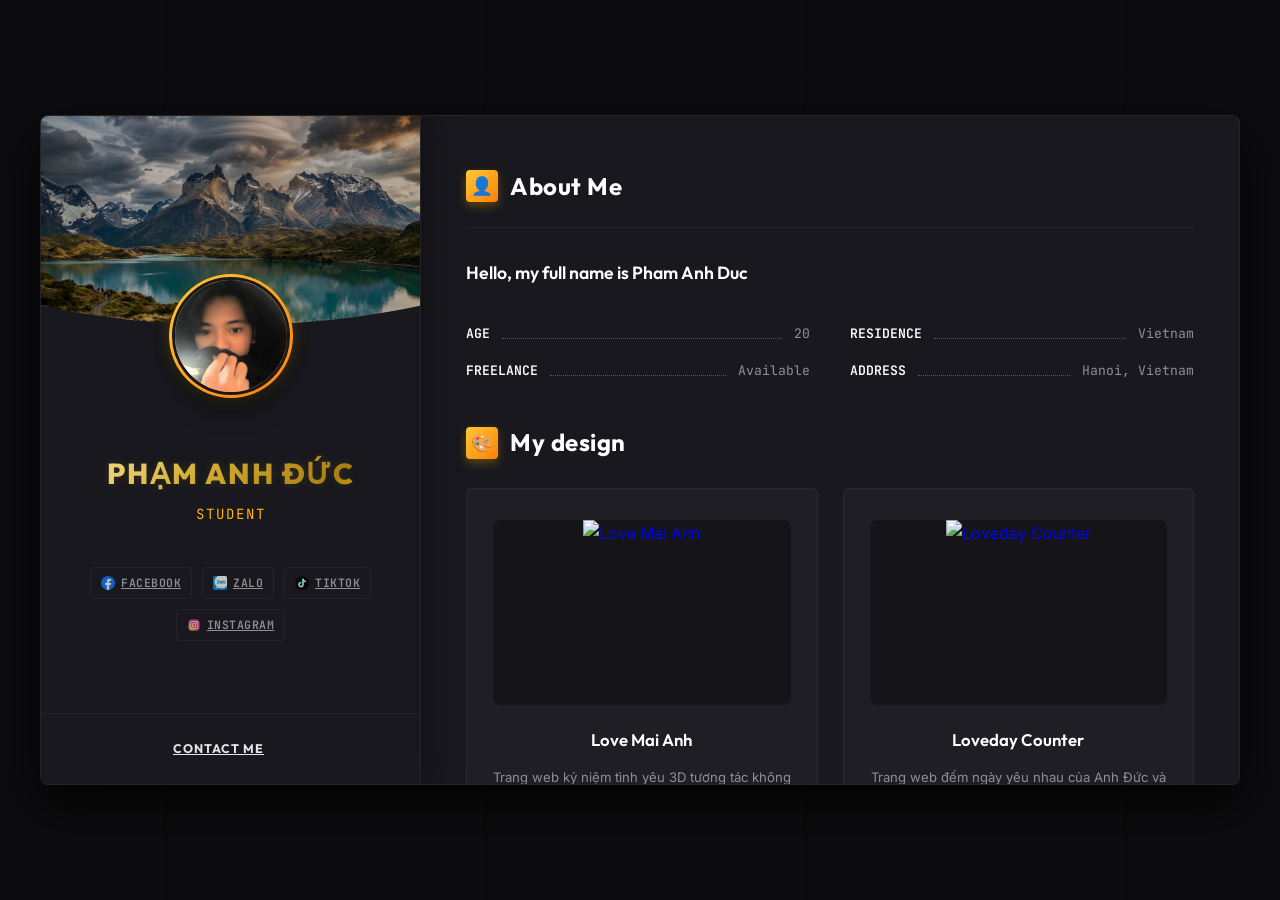
==== index.html @ fc4a8554 "Upload code Dashboard" ====
<!DOCTYPE html>
<html lang="vi">
<head>
    <meta charset="UTF-8">
    <meta name="viewport" content="width=device-width, initial-scale=1.0">
    <title>Phạm Anh Đức</title>
    <meta name="description" content="Phạm Anh Đức">
    
    <!-- Google Fonts: Outfit, JetBrains Mono & Inter -->
    <link rel="preconnect" href="https://fonts.googleapis.com">
    <link rel="preconnect" href="https://fonts.gstatic.com" crossorigin>
    <link href="https://fonts.googleapis.com/css2?family=Inter:wght@300;400;500;600&family=JetBrains+Mono:wght@400;500;600&family=Outfit:wght@400;500;600;700;800&family=Cinzel:wght@500;700;800&family=Cormorant+Garamond:ital,wght@0,500;0,700;1,400&display=swap" rel="stylesheet">
    
    <!-- Core CSS -->
    <link rel="stylesheet" href="style.css">
    
    <!-- Lucide Icons (CDN) -->
    <script src="https://unpkg.com/lucide@latest"></script>
</head>
<body>
    <!-- Background grid line overlays -->
    <div class="grid-lines">
        <div class="line"></div>
        <div class="line"></div>
        <div class="line"></div>
        <div class="line"></div>
    </div>

    <!-- Main vCard Wrapper -->
    <div class="vcard-wrapper">
        


        <!-- Left Profile Card -->
        <div class="profile-card">
            <div class="profile-header">
                <img src="assets/images/cover.png" alt="Profile Cover" class="cover-img">
            </div>
            
            <div class="avatar-container">
                <img src="assets/images/avatar.png" alt="Phạm Anh Đức" class="avatar-img">
            </div>
            
            <div class="profile-body">
                <h1 class="profile-name">Pham anh duc</h1>
                <p class="profile-title">Student</p>
                
                <div class="social-links">
                    <a href="https://www.facebook.com/phamanhduc17122005" target="_blank" rel="noopener noreferrer"><img src="assets/images/fb.png" alt="Facebook"><span>Facebook</span></a>
                    <a href="https://zalo.me/0347697817/" target="_blank" rel="noopener noreferrer"><img src="assets/images/zl.png" alt="Zalo"><span>Zalo</span></a>
                    <a href="https://www.tiktok.com/@padphamduc" target="_blank" rel="noopener noreferrer"><img src="assets/images/tt.png" alt="TikTok"><span>TikTok</span></a>
                    <a href="https://www.instagram.com/phamanhduc17122005/" target="_blank" rel="noopener noreferrer"><img src="assets/images/in.png" alt="Instagram"><span>Instagram</span></a>
                </div>
            </div>
            
            <div class="profile-footer">
                <a href="#contact" class="profile-action-btn" id="contact-me-trigger">
                    <span>CONTACT ME</span>
                    <i data-lucide="send"></i>
                </a>
                
            </div>
        </div>

        <!-- Right Content Panel -->
        <main class="content-panel">
            
            <!-- Tab: About Me -->
            <section id="about" class="tab-content active">
                <div class="section-title-wrapper">
                    <h2 class="section-title">
                        <span class="letter-highlight">👤</span>About Me
                    </h2>
                </div>
                
                <div class="about-intro">
                    <h3>Hello, my full name is Pham Anh Duc</h3>
                </div>
                
                <div class="info-grid">
                    <div class="info-item">
                        <span class="info-label">AGE</span>
                        <span class="info-dots"></span>
                        <!-- Số tuổi sẽ tự động hiển thị tại đây -->
                        <span class="info-value" id="my-age">Đang tính...</span>
                    </div>
                    <div class="info-item">
                        <span class="info-label">RESIDENCE</span>
                        <span class="info-dots"></span>
                        <span class="info-value">Vietnam</span>
                    </div>
                    <div class="info-item">
                        <span class="info-label">FREELANCE</span>
                        <span class="info-dots"></span>
                        <span class="info-value">Available</span>
                    </div>
                    <div class="info-item">
                        <span class="info-label">ADDRESS</span>
                        <span class="info-dots"></span>
                        <span class="info-value">Hanoi, Vietnam</span>
                    </div>
                </div>

                <!-- Tuổi được tính động từ script.js -->

                <div class="services-section">
                    <div class="section-title-wrapper sub">
                        <h3 class="section-title">
                            <span class="letter-highlight">🎨</span>My design
                        </h3>
                    </div>
                    
                    <div class="services-grid">
                        <!-- Service 1: lovemaianh -->
                        <a href="lovemaianh/index.html" target="_blank" class="service-card" style="text-decoration: none; display: block;">
                            <div class="project-thumbnail">
                                <img src="https://i.pinimg.com/736x/33/6e/42/336e42f6f4ac39a9d32d7217e38b0089.jpg" alt="Love Mai Anh">
                            </div>
                            <h4>Love Mai Anh</h4>
                            <p>Trang web kỷ niệm tình yêu 3D tương tác không gian. Trái tim 3D ghép từ hạt cát siêu nhỏ, tinh vân chuyển động và âm nhạc chimes thư giãn.</p>
                        </a>
                        
                        <!-- Service 2: loveday -->
                        <a href="loveday/index.html" target="_blank" class="service-card" style="text-decoration: none; display: block;">
                            <div class="project-thumbnail">
                                <img src="https://encrypted-tbn0.gstatic.com/images?q=tbn:ANd9GcReeeV_5lGYklpgixQD4sQm1KdbZ3qqDcFpamFOJ_AYkXg-vGB_H58_IAfQ&s=10" alt="Loveday Counter">
                            </div>
                            <h4>Loveday Counter</h4>
                            <p>Trang web đếm ngày yêu nhau của Anh Đức và Mai Anh. Theo dõi thời gian bên nhau theo thời gian thực cùng hiệu ứng hạt trái tim bay lãng mạn.</p>
                        </a>

                        <!-- Service 3: birth -->
                        <a href="birth/index.html" target="_blank" class="service-card" style="text-decoration: none; display: block;">
                            <div class="project-thumbnail">
                                <img src="https://png.pngtree.com/thumb_back/fh260/background/20250612/pngtree-paper-cut-happy-birthday-greeting-card-background-image_17421069.jpg" alt="Happy Birthday Mai Anh">
                            </div>
                            <h4>Happy Birthday Mai Anh</h4>
                            <p>Trang web chúc mừng sinh nhật ngọt ngào gửi tặng Mai Anh tuổi 19. Gồm các bước viết điều ước thả đèn trời, thổi nến sinh nhật 3D xoay tròn tương tác, phong thư tình tự gõ chữ typewriter và album ảnh Polaroid kỷ niệm.</p>
                        </a>
                    </div>
                </div>
            </section>

            <!-- Tab: Contact -->
            <section id="contact" class="tab-content">
                <div class="section-title-wrapper">
                    <h2 class="section-title">
                        <span class="letter-highlight">📞</span>Contact
                    </h2>
                </div>
                
                <div class="contact-grid">
                    <div class="contact-details">
                        <div class="detail-block">
                            <i data-lucide="mail"></i>
                            <div class="block-content">
                                <span>Email</span>
                                <a href="mailto:padphamduc@gmail.com">padphamduc@gmail.com</a>
                            </div>
                        </div>
                        <div class="detail-block">
                            <i data-lucide="phone"></i>
                            <div class="block-content">
                                <span>Điện thoại</span>
                                <a href="tel:+84347697817">+84 347 697 817</a>
                            </div>
                        </div>
                        <div class="detail-block">
                            <i data-lucide="map-pin"></i>
                            <div class="block-content">
                                <span>Địa chỉ</span>
                                <p>Hà Nội, Việt Nam</p>
                            </div>
                        </div>
                    </div>
                    
                    <form id="contact-form" class="contact-form">
                        <div class="form-row">
                            <div class="form-group">
                                <input type="text" id="name" required placeholder="Họ và tên">
                            </div>
                            <div class="form-group">
                                <input type="email" id="email" required placeholder="Địa chỉ Email">
                            </div>
                        </div>
                        <div class="form-group">
                            <textarea id="message" rows="5" required placeholder="Lời nhắn của bạn"></textarea>
                        </div>
                        
                        <button type="submit" class="contact-submit-btn" id="submit-btn">
                            <span>SEND MESSAGE</span>
                            <i data-lucide="send"></i>
                        </button>
                        
                        <div id="form-feedback" class="form-feedback"></div>
                    </form>
                </div>
            </section>
        </main>
    </div>

    <!-- Core JS -->
    <script src="assets/js/config.js"></script>
    <script src="script.js"></script>
</body>
</html>
---- style.css ----
/* ==========================================================================
   Design System & Theme: Dark & Gold (Ryan CV inspired)
   ========================================================================== */
:root {
    /* Color Palette */
    --bg-body: #0c0c0e;
    --bg-sidebar: #111116;
    --bg-card: #18181e;
    --bg-card-alt: #1e1e24;
    --border-color: rgba(255, 255, 255, 0.05);
    --border-color-gold: rgba(255, 180, 0, 0.25);
    
    --gold: #ffb400;
    --gold-glow: rgba(255, 180, 0, 0.3);
    --gold-gradient: linear-gradient(135deg, #ffc837 0%, #ff8008 100%);
    
    --text-primary: #e5e5e7;
    --text-secondary: #8e8e95;
    --text-muted: #57575d;
    
    /* Font Stack */
    --font-heading: 'Outfit', sans-serif;
    --font-body: 'Inter', sans-serif;
    --font-mono: 'JetBrains Mono', monospace;
    
    /* Transitions */
    --transition-fast: 0.2s ease;
    --transition-normal: 0.3s cubic-bezier(0.25, 0.8, 0.25, 1);
    --transition-slow: 0.5s cubic-bezier(0.25, 0.8, 0.25, 1);
}

/* ==========================================================================
   Reset & Base Styles
   ========================================================================== */
* {
    margin: 0;
    padding: 0;
    box-sizing: border-box;
}

html {
    scroll-behavior: smooth;
}

body {
    font-family: var(--font-body);
    background-color: var(--bg-body);
    color: var(--text-primary);
    line-height: 1.7;
    min-height: 100vh;
    display: flex;
    justify-content: center;
    align-items: center;
    overflow-x: hidden;
    position: relative;
    padding: 40px 20px;
    -webkit-font-smoothing: antialiased;
}

h1, h2, h3, h4 {
    font-family: var(--font-heading);
    color: #ffffff;
    font-weight: 600;
}

/* Scrollbar Customization */
::-webkit-scrollbar {
    width: 6px;
}
::-webkit-scrollbar-track {
    background: var(--bg-card);
}
::-webkit-scrollbar-thumb {
    background: rgba(255, 255, 255, 0.08);
    border-radius: 3px;
}
::-webkit-scrollbar-thumb:hover {
    background: var(--gold);
}

/* Vertical grid line decorations */
.grid-lines {
    position: fixed;
    top: 0;
    left: 0;
    width: 100%;
    height: 100%;
    display: flex;
    justify-content: space-around;
    pointer-events: none;
    z-index: -1;
}

.grid-lines .line {
    width: 1px;
    height: 100%;
    background: rgba(255, 180, 0, 0.02);
}

/* ==========================================================================
   Main vCard Structure
   ========================================================================== */
.vcard-wrapper {
    display: flex;
    width: 100%;
    max-width: 1200px;
    min-height: 600px;
    height: 670px;
    gap: 0;
    position: relative;
    z-index: 1;
    border-radius: 8px;
    box-shadow: 0 20px 50px rgba(0, 0, 0, 0.8);
    background: var(--bg-card);
    border: 1px solid var(--border-color);
    overflow: hidden;
}

/* ==========================================================================
   

/* ==========================================================================
   Left Profile Card
   ========================================================================== */
.profile-card {
    width: 380px;
    background-color: var(--bg-card);
    border-right: 1px solid var(--border-color);
    display: flex;
    flex-direction: column;
    position: relative;
    z-index: 5;
    box-shadow: 10px 0 30px rgba(0, 0, 0, 0.3);
}

.profile-header {
    position: relative;
    height: 220px;
    width: 100%;
    overflow: hidden;
}

.cover-img {
    width: 100%;
    height: 100%;
    object-fit: cover;
    filter: brightness(0.7);
    clip-path: ellipse(110% 80% at 50% 15%);
}

.avatar-container {
    position: absolute;
    top: 158px;
    left: 50%;
    transform: translateX(-50%);
    width: 124px;
    height: 124px;
    border-radius: 50%;
    background: var(--gold-gradient);
    padding: 3px;
    box-shadow: 0 10px 25px rgba(0, 0, 0, 0.5), 0 0 15px var(--gold-glow);
    z-index: 10;
}

.avatar-img {
    width: 100%;
    height: 100%;
    border-radius: 50%;
    object-fit: cover;
    border: 3px solid var(--bg-card);
    background: var(--bg-card);
}

.profile-body {
    padding: 60px 30px 20px;
    text-align: center;
    flex-grow: 1;
    display: flex;
    flex-direction: column;
    justify-content: center;
}

.profile-name {
    font-family: 'Outfit', sans-serif;
    font-size: 1.8rem;
    font-weight: 800;
    letter-spacing: 2px;
    background: linear-gradient(135deg, #fff2a3 0%, #d4af37 40%, #aa7c11 80%, #ffd700 100%);
    -webkit-background-clip: text;
    -webkit-text-fill-color: transparent;
    text-shadow: 0 0 10px rgba(212, 175, 55, 0.15);
    margin-bottom: 6px;
    text-transform: uppercase;
}

.profile-title {
    font-family: var(--font-mono);
    font-size: 0.88rem;
    color: var(--gold);
    text-transform: uppercase;
    letter-spacing: 2px;
    margin-bottom: 25px;
}

.social-links {
    display: flex;
    flex-direction: row;
    justify-content: center;
    gap: 10px;
    flex-wrap: wrap;
    margin-top: 15px;
}

.social-links a {
    display: inline-flex;
    align-items: center;
    gap: 6px;
    color: var(--text-secondary);
    font-family: var(--font-mono);
    font-size: 0.72rem;
    font-weight: 600;
    text-transform: uppercase;
    letter-spacing: 0.5px;
    transition: var(--transition-fast);
    padding: 5px 10px;
    border-radius: 4px;
    border: 1px solid var(--border-color);
}

.social-links a img {
    width: 14px;
    height: 14px;
    object-fit: contain;
    opacity: 0.75;
    transition: var(--transition-fast);
}

.social-links a:hover {
    color: var(--gold);
    border-color: var(--border-color-gold);
    background: rgba(255, 180, 0, 0.05);
}

.social-links a:hover img {
    opacity: 1;
    transform: scale(1.1);
}

.profile-footer {
    display: flex;
    border-top: 1px solid var(--border-color);
}

.profile-action-btn {
    flex: 1;
    display: flex;
    align-items: center;
    justify-content: center;
    gap: 8px;
    height: 70px;
    color: var(--text-primary);
    font-family: var(--font-heading);
    font-size: 0.78rem;
    font-weight: 700;
    letter-spacing: 1px;
    border-right: 1px solid var(--border-color);
    transition: var(--transition-fast);
    background: transparent;
    cursor: pointer;
}

.profile-action-btn:last-child {
    border-right: none;
}

.profile-action-btn i {
    width: 16px;
    height: 16px;
    color: var(--text-secondary);
    transition: var(--transition-fast);
}

.profile-action-btn:hover {
    color: var(--gold);
    background: rgba(255, 180, 0, 0.02);
}

.profile-action-btn:hover i {
    color: var(--gold);
    transform: translateY(-2px);
}

/* ==========================================================================
   Right Content Panel & Tab Handling
   ========================================================================== */
.content-panel {
    flex: 1;
    background-color: var(--bg-card);
    overflow-y: auto;
    position: relative;
    padding: 50px 45px;
    scroll-behavior: smooth;
}

.tab-content {
    display: block;
    opacity: 1;
    transform: translateY(0);
    margin-bottom: 60px;
}

.tab-content:last-child {
    margin-bottom: 0;
}

/* Section Title with highlight character */
.section-title-wrapper {
    position: relative;
    padding-bottom: 20px;
    margin-bottom: 30px;
    border-bottom: 1px solid var(--border-color);
}

.section-title-wrapper.sub {
    border-bottom: none;
    padding-bottom: 0;
    margin-top: 40px;
    margin-bottom: 25px;
}

.section-title {
    font-size: 1.5rem;
    font-weight: 700;
    letter-spacing: 0.5px;
    display: flex;
    align-items: center;
}

.letter-highlight {
    display: inline-flex;
    justify-content: center;
    align-items: center;
    width: 32px;
    height: 32px;
    background: var(--gold-gradient);
    color: #000000;
    font-weight: 800;
    font-size: 1.1rem;
    border-radius: 4px;
    margin-right: 12px;
    box-shadow: 0 4px 10px rgba(255, 180, 0, 0.3);
}

/* ==========================================================================
   Tab Content: About Me
   ========================================================================== */
.about-intro h3 {
    font-size: 1.1rem;
    color: #ffffff;
    margin-bottom: 15px;
}

.about-intro p {
    color: var(--text-secondary);
    font-size: 0.92rem;
    margin-bottom: 15px;
}

/* Info Grid with Dotted Leaders */
.info-grid {
    display: grid;
    grid-template-columns: 1fr 1fr;
    gap: 15px 40px;
    margin-top: 35px;
    font-family: var(--font-mono);
    font-size: 0.82rem;
}

.info-item {
    display: flex;
    justify-content: space-between;
    align-items: center;
}

.info-label {
    color: #ffffff;
    font-weight: 600;
}

.info-dots {
    flex-grow: 1;
    border-bottom: 1px dotted var(--text-muted);
    margin: 0 12px;
    height: 10px;
}

.info-value {
    color: var(--text-secondary);
}

/* My Services */
.services-grid {
    display: grid;
    grid-template-columns: 1fr 1fr;
    gap: 25px;
}

.service-card {
    background: var(--bg-card-alt);
    border: 1px solid var(--border-color);
    padding: 30px 25px;
    border-radius: 6px;
    text-align: center;
    transition: var(--transition-normal);
}

.service-card:hover {
    border-color: var(--border-color-gold);
    transform: translateY(-3px);
}

.project-thumbnail {
    width: 100%;
    aspect-ratio: 16 / 10;
    overflow: hidden;
    border-radius: 8px;
    margin-bottom: 20px;
    border: 1px solid var(--border-color);
    background: rgba(0, 0, 0, 0.3);
}

.project-thumbnail img {
    width: 100%;
    height: 100%;
    object-fit: cover;
    transition: transform var(--transition-normal);
}

.service-card:hover .project-thumbnail img {
    transform: scale(1.05);
}

.service-card h4 {
    font-size: 1.05rem;
    margin-bottom: 12px;
}

.service-card p {
    color: var(--text-secondary);
    font-size: 0.82rem;
    line-height: 1.6;
}

/* ==========================================================================
   Tab Content: Resume
   ========================================================================== */
.resume-grid {
    display: grid;
    grid-template-columns: 1fr 1fr;
    gap: 40px;
}

.col-title {
    display: flex;
    align-items: center;
    gap: 12px;
    margin-bottom: 30px;
}

.col-title i {
    color: var(--gold);
    width: 20px;
    height: 20px;
}

.col-title h3 {
    font-size: 1.15rem;
    font-weight: 600;
}

/* Timeline Layout */
.timeline {
    position: relative;
    border-left: 1px solid var(--border-color);
    padding-left: 20px;
}

.timeline-item {
    position: relative;
    margin-bottom: 30px;
}

.timeline-item::before {
    content: '';
    position: absolute;
    left: -25px;
    top: 5px;
    width: 9px;
    height: 9px;
    border-radius: 50%;
    background: var(--bg-card);
    border: 2px solid var(--gold);
    box-shadow: 0 0 8px var(--gold);
}

.timeline-date {
    display: inline-block;
    font-family: var(--font-mono);
    font-size: 0.72rem;
    color: var(--text-muted);
    border: 1px solid var(--border-color);
    padding: 2px 10px;
    border-radius: 4px;
    margin-bottom: 10px;
}

.timeline-title {
    font-size: 0.98rem;
    font-weight: 600;
    margin-bottom: 3px;
}

.timeline-company {
    font-size: 0.8rem;
    color: var(--gold);
    margin-bottom: 10px;
}

.timeline-desc {
    font-size: 0.8rem;
    color: var(--text-secondary);
    line-height: 1.6;
}

/* Professional Skills */
.skills-progress-list {
    display: flex;
    flex-direction: column;
    gap: 20px;
}

.skill-progress-item {
    display: flex;
    flex-direction: column;
    gap: 8px;
}

.skill-name-percent {
    display: flex;
    justify-content: space-between;
    font-family: var(--font-mono);
    font-size: 0.8rem;
    font-weight: 500;
}

.progress-bar {
    width: 100%;
    height: 4px;
    background: var(--bg-card-alt);
    border-radius: 2px;
    overflow: hidden;
}

.progress-fill {
    height: 100%;
    background: var(--gold-gradient);
    border-radius: 2px;
}

/* ==========================================================================
   Tab Content: Works
   ========================================================================== */
.project-filters {
    display: flex;
    gap: 15px;
    margin-bottom: 30px;
}

.filter-btn {
    font-family: var(--font-heading);
    font-size: 0.78rem;
    font-weight: 700;
    color: var(--text-secondary);
    background: transparent;
    padding: 5px 0;
    border-bottom: 2px solid transparent;
    transition: var(--transition-fast);
}

.filter-btn:hover, .filter-btn.active {
    color: var(--gold);
    border-bottom-color: var(--gold);
}

.projects-grid {
    display: grid;
    grid-template-columns: repeat(2, 1fr);
    gap: 25px;
}

.project-card {
    background: var(--bg-card-alt);
    border: 1px solid var(--border-color);
    border-radius: 6px;
    overflow: hidden;
    display: flex;
    flex-direction: column;
    transition: var(--transition-normal);
}

.project-card:hover {
    border-color: var(--border-color-gold);
    transform: translateY(-3px);
}

.project-img-wrapper {
    position: relative;
    padding-top: 56.25%; /* 16:9 Aspect Ratio */
    overflow: hidden;
    width: 100%;
}

.project-img {
    position: absolute;
    top: 0;
    left: 0;
    width: 100%;
    height: 100%;
    object-fit: cover;
    transition: var(--transition-slow);
}

.project-card:hover .project-img {
    transform: scale(1.08);
}

.project-overlay {
    position: absolute;
    top: 0;
    left: 0;
    width: 100%;
    height: 100%;
    background: rgba(12, 12, 14, 0.85);
    display: flex;
    justify-content: center;
    align-items: center;
    opacity: 0;
    transition: var(--transition-normal);
    backdrop-filter: blur(3px);
}

.project-card:hover .project-overlay {
    opacity: 1;
}

.project-link-btn {
    width: 44px;
    height: 44px;
    border-radius: 50%;
    background: var(--gold-gradient);
    color: #000000;
    display: flex;
    justify-content: center;
    align-items: center;
    box-shadow: 0 4px 15px var(--gold-glow);
    transform: scale(0.8);
    transition: var(--transition-normal);
}

.project-card:hover .project-link-btn {
    transform: scale(1);
}

.project-info {
    padding: 20px;
}

.project-tag {
    font-family: var(--font-mono);
    font-size: 0.68rem;
    color: var(--gold);
    text-transform: uppercase;
    letter-spacing: 1px;
    display: block;
    margin-bottom: 8px;
}

.project-title {
    font-size: 1.05rem;
    font-weight: 600;
    margin-bottom: 8px;
}

.project-desc {
    font-size: 0.8rem;
    color: var(--text-secondary);
    line-height: 1.5;
}

/* ==========================================================================
   Tab Content: Blog
   ========================================================================== */
.blog-grid {
    display: grid;
    grid-template-columns: repeat(2, 1fr);
    gap: 25px;
}

.blog-post-card {
    background: var(--bg-card-alt);
    border: 1px solid var(--border-color);
    border-radius: 6px;
    overflow: hidden;
    transition: var(--transition-normal);
}

.blog-post-card:hover {
    border-color: var(--border-color-gold);
    transform: translateY(-3px);
}

.post-img-wrapper {
    position: relative;
    padding-top: 56.25%;
    overflow: hidden;
}

.post-img {
    position: absolute;
    top: 0;
    left: 0;
    width: 100%;
    height: 100%;
    object-fit: cover;
    transition: var(--transition-slow);
}

.blog-post-card:hover .post-img {
    transform: scale(1.05);
}

.post-date {
    position: absolute;
    bottom: 15px;
    left: 15px;
    background: var(--gold-gradient);
    color: #000;
    display: flex;
    flex-direction: column;
    align-items: center;
    justify-content: center;
    width: 44px;
    height: 48px;
    border-radius: 4px;
    font-family: var(--font-heading);
    box-shadow: 0 4px 10px rgba(0,0,0,0.3);
}

.post-date .day {
    font-size: 1.05rem;
    font-weight: 800;
    line-height: 1;
}

.post-date .month {
    font-size: 0.65rem;
    font-weight: 700;
    text-transform: uppercase;
    line-height: 1;
}

.post-info {
    padding: 20px;
}

.post-title {
    font-size: 1.05rem;
    margin-bottom: 8px;
    line-height: 1.4;
}

.post-title a:hover {
    color: var(--gold);
}

.post-excerpt {
    font-size: 0.8rem;
    color: var(--text-secondary);
    line-height: 1.5;
}

/* ==========================================================================
   Tab Content: Contact
   ========================================================================== */
.contact-grid {
    display: grid;
    grid-template-columns: 1fr;
    gap: 45px;
}

.contact-details {
    display: grid;
    grid-template-columns: repeat(3, 1fr);
    gap: 20px;
}

.detail-block {
    background: var(--bg-card-alt);
    border: 1px solid var(--border-color);
    padding: 20px;
    border-radius: 6px;
    display: flex;
    align-items: center;
    gap: 15px;
    transition: var(--transition-fast);
}

.detail-block:hover {
    border-color: var(--border-color-gold);
}

.detail-block i {
    color: var(--gold);
    width: 24px;
    height: 24px;
    flex-shrink: 0;
}

.block-content span {
    display: block;
    font-family: var(--font-mono);
    font-size: 0.65rem;
    color: var(--text-muted);
    text-transform: uppercase;
    letter-spacing: 0.5px;
}

.block-content a, .block-content p {
    font-size: 0.88rem;
    font-weight: 600;
}

.block-content a:hover {
    color: var(--gold);
}

.contact-form {
    display: flex;
    flex-direction: column;
    gap: 20px;
}

.form-row {
    display: grid;
    grid-template-columns: 1fr 1fr;
    gap: 20px;
}

.contact-form .form-group input, .contact-form .form-group textarea {
    width: 100%;
    background: var(--bg-card-alt);
    border: 1px solid var(--border-color);
    padding: 14px 18px;
    color: #ffffff;
    font-size: 0.88rem;
    border-radius: 4px;
    transition: var(--transition-fast);
}

.contact-form .form-group input:focus, .contact-form .form-group textarea:focus {
    border-color: var(--gold);
    box-shadow: 0 0 10px rgba(255, 180, 0, 0.1);
}

.contact-submit-btn {
    align-self: flex-start;
    display: inline-flex;
    align-items: center;
    gap: 10px;
    background: var(--gold-gradient);
    color: #000000;
    font-family: var(--font-heading);
    font-size: 0.8rem;
    font-weight: 700;
    letter-spacing: 1px;
    padding: 14px 28px;
    border-radius: 4px;
    box-shadow: 0 4px 15px rgba(255, 180, 0, 0.25);
    transition: var(--transition-fast);
}

.contact-submit-btn:hover {
    transform: translateY(-2px);
    box-shadow: 0 6px 20px rgba(255, 180, 0, 0.4);
}

.contact-submit-btn i {
    width: 14px;
    height: 14px;
}

.form-feedback {
    font-size: 0.82rem;
    margin-top: 5px;
    display: none;
}

.form-feedback.success {
    display: block;
    color: #10b981;
}

.form-feedback.error {
    display: block;
    color: #ef4444;
}

/* ==========================================================================
   Tab Content: Products
   ========================================================================== */
.products-grid {
    display: grid;
    grid-template-columns: repeat(2, 1fr);
    gap: 25px;
}

.product-item-card {
    background: var(--bg-card-alt);
    border: 1px solid var(--border-color);
    border-radius: 6px;
    overflow: hidden;
    display: flex;
    flex-direction: column;
    transition: var(--transition-normal);
}

.product-item-card:hover {
    border-color: var(--border-color-gold);
    transform: translateY(-3px);
}

.product-img-box {
    position: relative;
    padding-top: 56.25%;
    overflow: hidden;
}

.product-img-box img {
    position: absolute;
    top: 0;
    left: 0;
    width: 100%;
    height: 100%;
    object-fit: cover;
}

.product-img-box .price {
    position: absolute;
    top: 15px;
    right: 15px;
    background: rgba(12, 12, 14, 0.8);
    backdrop-filter: blur(4px);
    border: 1px solid var(--gold);
    color: var(--gold);
    padding: 3px 12px;
    border-radius: 4px;
    font-family: var(--font-mono);
    font-size: 0.78rem;
    font-weight: 600;
}

.product-details-box {
    padding: 20px;
    display: flex;
    flex-direction: column;
    flex-grow: 1;
}

.product-details-box h4 {
    font-size: 1.05rem;
    margin-bottom: 8px;
}

.product-details-box p {
    font-size: 0.8rem;
    color: var(--text-secondary);
    line-height: 1.5;
    margin-bottom: 20px;
    flex-grow: 1;
}

.buy-btn {
    display: inline-flex;
    align-items: center;
    justify-content: center;
    gap: 8px;
    border: 1px solid var(--border-color-gold);
    color: var(--gold);
    font-family: var(--font-heading);
    font-size: 0.78rem;
    font-weight: 700;
    letter-spacing: 0.5px;
    padding: 10px 0;
    border-radius: 4px;
    transition: var(--transition-fast);
}

.buy-btn:hover {
    background: var(--gold-gradient);
    color: #000000;
    border-color: transparent;
    box-shadow: 0 4px 12px var(--gold-glow);
}

.buy-btn i {
    width: 14px;
    height: 14px;
}

/* ==========================================================================
   Responsive Breakpoints
   ========================================================================== */
@media (max-width: 1199px) {
    body {
        padding: 20px 10px;
    }
    
    .vcard-wrapper {
        height: auto;
        min-height: auto;
        flex-direction: row;
        max-width: 950px;
    }
    
    .profile-card {
        width: 320px;
    }
    
    .content-panel {
        height: 670px;
        overflow-y: auto;
    }
}

@media (max-width: 991px) {
    .vcard-wrapper {
        flex-direction: column;
        max-width: 680px;
        box-shadow: 0 10px 30px rgba(0, 0, 0, 0.5);
    }
    
    .sidebar {
        width: 100%;
        height: auto;
        border-right: none;
        border-bottom: 1px solid var(--border-color);
        padding: 0;
    }
    
    .menu-toggle {
        display: block;
        align-self: flex-end;
        background: none;
        border: none;
        cursor: pointer;
    }
    
    .sidebar-nav {
        flex-direction: row;
        flex-wrap: wrap;
        width: 100%;
        justify-content: center;
        gap: 0;
    }
    
    .nav-item {
        flex: 1;
        min-width: 80px;
        height: 64px;
        border-bottom: none;
        border-right: 1px solid rgba(255, 255, 255, 0.02);
    }
    
    .nav-item.active::before {
        width: 100%;
        height: 3px;
        left: 0;
        top: 0;
    }
    
    .profile-card {
        width: 100%;
        border-right: none;
        border-bottom: 1px solid var(--border-color);
        height: auto;
    }
    
    .profile-body {
        padding: 60px 30px 30px;
    }
    
    .profile-footer {
        border-bottom: 1px solid var(--border-color);
    }
    
    .content-panel {
        height: auto;
        overflow-y: visible;
        padding: 40px 25px;
    }
}

@media (max-width: 767px) {
    .vcard-wrapper {
        max-width: 100%;
    }
    
    .nav-item span {
        display: none; /* Hide text label on very small screens */
    }
    
    .nav-item i {
        margin-bottom: 0;
        width: 22px;
        height: 22px;
    }
    
    .info-grid {
        grid-template-columns: 1fr;
        gap: 15px;
    }
    
    .services-grid {
        grid-template-columns: 1fr;
    }
    
    .resume-grid {
        grid-template-columns: 1fr;
        gap: 30px;
    }
    
    .projects-grid {
        grid-template-columns: 1fr;
    }
    
    .blog-grid {
        grid-template-columns: 1fr;
    }
    
    .contact-details {
        grid-template-columns: 1fr;
        gap: 15px;
    }
    
    .form-row {
        grid-template-columns: 1fr;
        gap: 20px;
    }
    
    .products-grid {
        grid-template-columns: 1fr;
    }
}

/* Custom Love Journey Button on Profile Card */
.profile-action-btn.love-journey-btn {
    border-right: none;
    background: rgba(255, 62, 108, 0.01);
}

.profile-action-btn.love-journey-btn span {
    color: #ff3e6c;
    text-shadow: 0 0 10px rgba(255, 62, 108, 0.1);
}

.profile-action-btn.love-journey-btn i {
    color: #ff3e6c;
    filter: drop-shadow(0 0 6px rgba(255, 62, 108, 0.2));
}

.profile-action-btn.love-journey-btn:hover {
    color: #ff3e6c !important;
    background: rgba(255, 62, 108, 0.05) !important;
}

.profile-action-btn.love-journey-btn:hover i {
    color: #ff3e6c !important;
    transform: scale(1.2) translateY(0) !important;
}
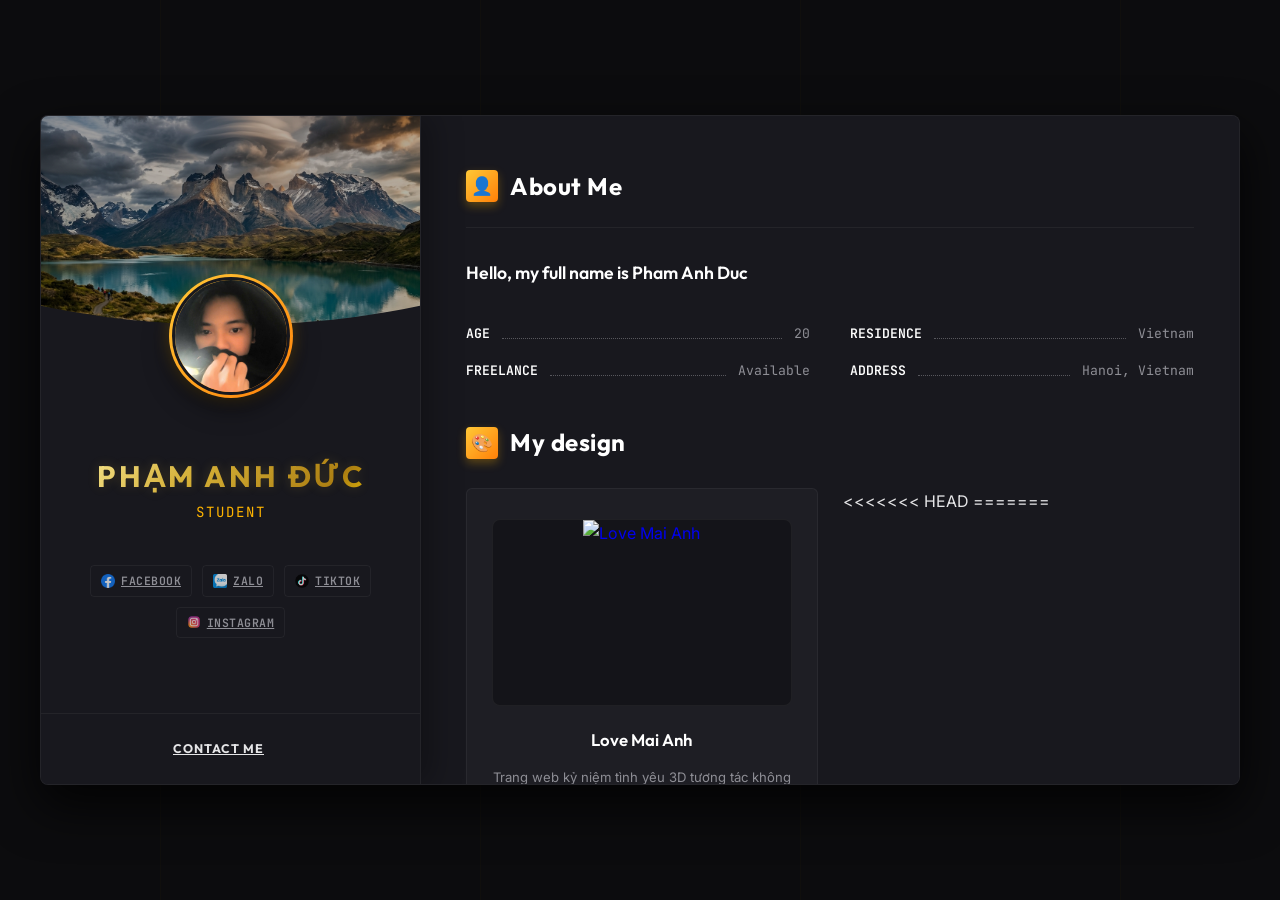
==== commit 3c25c8d6: "Ghi đè toàn bộ code" ====
--- a/index.html
+++ b/index.html
@@ -119,8 +119,22 @@
                             <h4>Love Mai Anh</h4>
                             <p>Trang web kỷ niệm tình yêu 3D tương tác không gian. Trái tim 3D ghép từ hạt cát siêu nhỏ, tinh vân chuyển động và âm nhạc chimes thư giãn.</p>
                         </a>
+<<<<<<< HEAD
                         
                         <!-- Service 2: loveday -->
+=======
+
+                        <!-- Service 2: lovemanh -->
+                        <a href="lovemanh/index.html" target="_blank" class="service-card" style="text-decoration: none; display: block;">
+                            <div class="project-thumbnail">
+                                <img src="https://encrypted-tbn0.gstatic.com/images?q=tbn:ANd9GcTCXdiz-RYLao4NJe3GBV_o1JzdiSiLswSezOdXAvzNnyRsFYXBAD8AdipX&s=10" alt="Love Manh">
+                            </div>
+                            <h4>Love Manh</h4>
+                            <p>Trang web trái tim 3D phát sáng lãng mạn dành tặng Mai Anh. Hiệu ứng đồ họa Three.js hạt sáng tương tác kết hợp âm nhạc tình yêu nhẹ nhàng.</p>
+                        </a>
+                        
+                        <!-- Service 3: loveday -->
+>>>>>>> ed37489 (Upload file)
                         <a href="loveday/index.html" target="_blank" class="service-card" style="text-decoration: none; display: block;">
                             <div class="project-thumbnail">
                                 <img src="https://encrypted-tbn0.gstatic.com/images?q=tbn:ANd9GcReeeV_5lGYklpgixQD4sQm1KdbZ3qqDcFpamFOJ_AYkXg-vGB_H58_IAfQ&s=10" alt="Loveday Counter">
@@ -129,7 +143,11 @@
                             <p>Trang web đếm ngày yêu nhau của Anh Đức và Mai Anh. Theo dõi thời gian bên nhau theo thời gian thực cùng hiệu ứng hạt trái tim bay lãng mạn.</p>
                         </a>
 
+<<<<<<< HEAD
                         <!-- Service 3: birth -->
+=======
+                        <!-- Service 4: birth -->
+>>>>>>> ed37489 (Upload file)
                         <a href="birth/index.html" target="_blank" class="service-card" style="text-decoration: none; display: block;">
                             <div class="project-thumbnail">
                                 <img src="https://png.pngtree.com/thumb_back/fh260/background/20250612/pngtree-paper-cut-happy-birthday-greeting-card-background-image_17421069.jpg" alt="Happy Birthday Mai Anh">
--- a/style.css
+++ b/style.css
@@ -181,6 +181,7 @@
 }
 
 .profile-name {
+<<<<<<< HEAD
     font-family: 'Outfit', sans-serif;
     font-size: 1.8rem;
     font-weight: 800;
@@ -189,6 +190,16 @@
     -webkit-background-clip: text;
     -webkit-text-fill-color: transparent;
     text-shadow: 0 0 10px rgba(212, 175, 55, 0.15);
+=======
+    font-family: 'Cinzel', 'Outfit', serif;
+    font-size: 1.85rem;
+    font-weight: 700;
+    letter-spacing: 3px;
+    background: linear-gradient(135deg, #fff2a3 0%, #d4af37 40%, #aa7c11 80%, #ffd700 100%);
+    -webkit-background-clip: text;
+    -webkit-text-fill-color: transparent;
+    text-shadow: 0 0 12px rgba(212, 175, 55, 0.2);
+>>>>>>> ed37489 (Upload file)
     margin-bottom: 6px;
     text-transform: uppercase;
 }
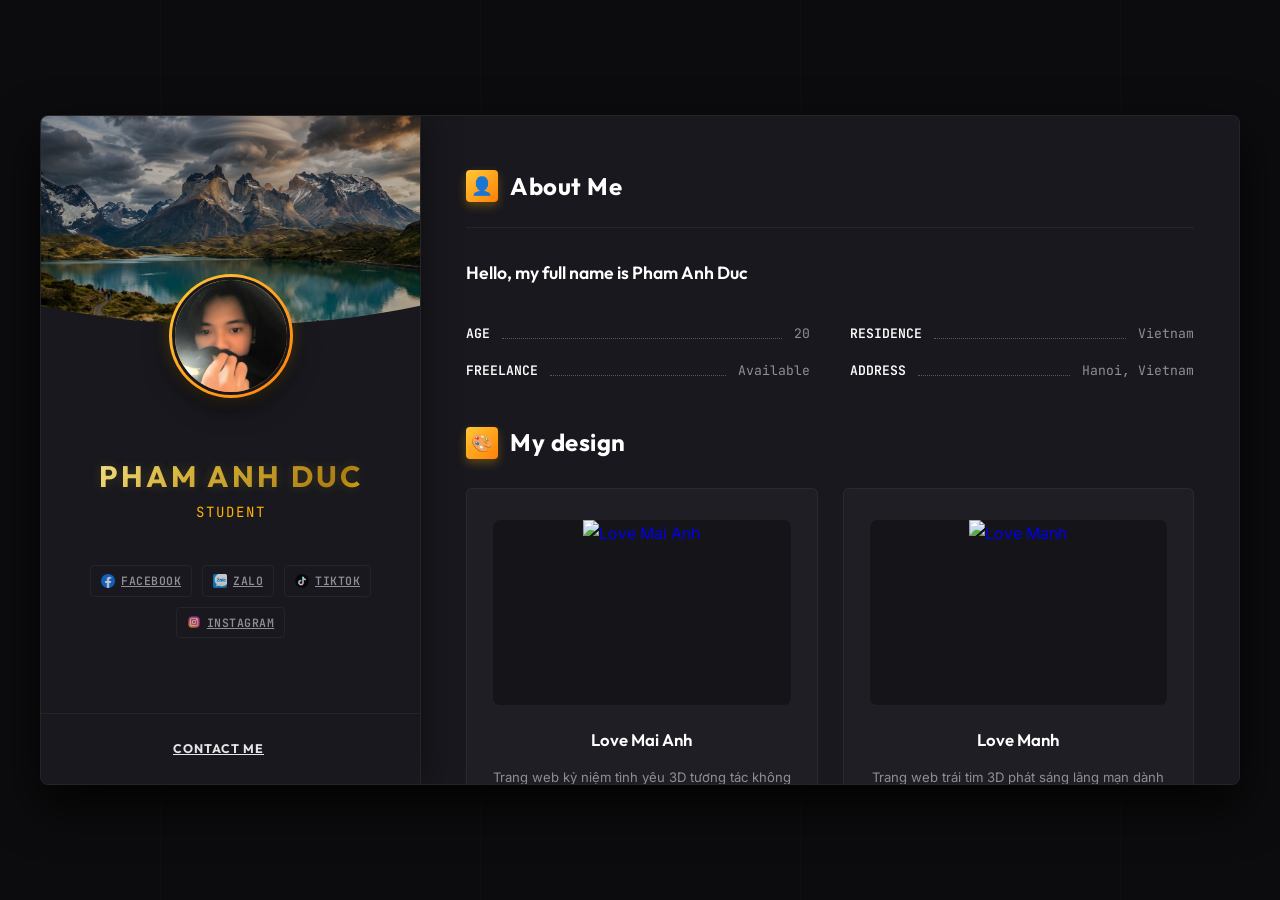
==== commit 936f8f3b: "Ghi đè code mới" ====
--- a/index.html
+++ b/index.html
@@ -119,10 +119,6 @@
                             <h4>Love Mai Anh</h4>
                             <p>Trang web kỷ niệm tình yêu 3D tương tác không gian. Trái tim 3D ghép từ hạt cát siêu nhỏ, tinh vân chuyển động và âm nhạc chimes thư giãn.</p>
                         </a>
-<<<<<<< HEAD
-                        
-                        <!-- Service 2: loveday -->
-=======
 
                         <!-- Service 2: lovemanh -->
                         <a href="lovemanh/index.html" target="_blank" class="service-card" style="text-decoration: none; display: block;">
@@ -134,7 +130,6 @@
                         </a>
                         
                         <!-- Service 3: loveday -->
->>>>>>> ed37489 (Upload file)
                         <a href="loveday/index.html" target="_blank" class="service-card" style="text-decoration: none; display: block;">
                             <div class="project-thumbnail">
                                 <img src="https://encrypted-tbn0.gstatic.com/images?q=tbn:ANd9GcReeeV_5lGYklpgixQD4sQm1KdbZ3qqDcFpamFOJ_AYkXg-vGB_H58_IAfQ&s=10" alt="Loveday Counter">
@@ -143,11 +138,7 @@
                             <p>Trang web đếm ngày yêu nhau của Anh Đức và Mai Anh. Theo dõi thời gian bên nhau theo thời gian thực cùng hiệu ứng hạt trái tim bay lãng mạn.</p>
                         </a>
 
-<<<<<<< HEAD
-                        <!-- Service 3: birth -->
-=======
                         <!-- Service 4: birth -->
->>>>>>> ed37489 (Upload file)
                         <a href="birth/index.html" target="_blank" class="service-card" style="text-decoration: none; display: block;">
                             <div class="project-thumbnail">
                                 <img src="https://png.pngtree.com/thumb_back/fh260/background/20250612/pngtree-paper-cut-happy-birthday-greeting-card-background-image_17421069.jpg" alt="Happy Birthday Mai Anh">
